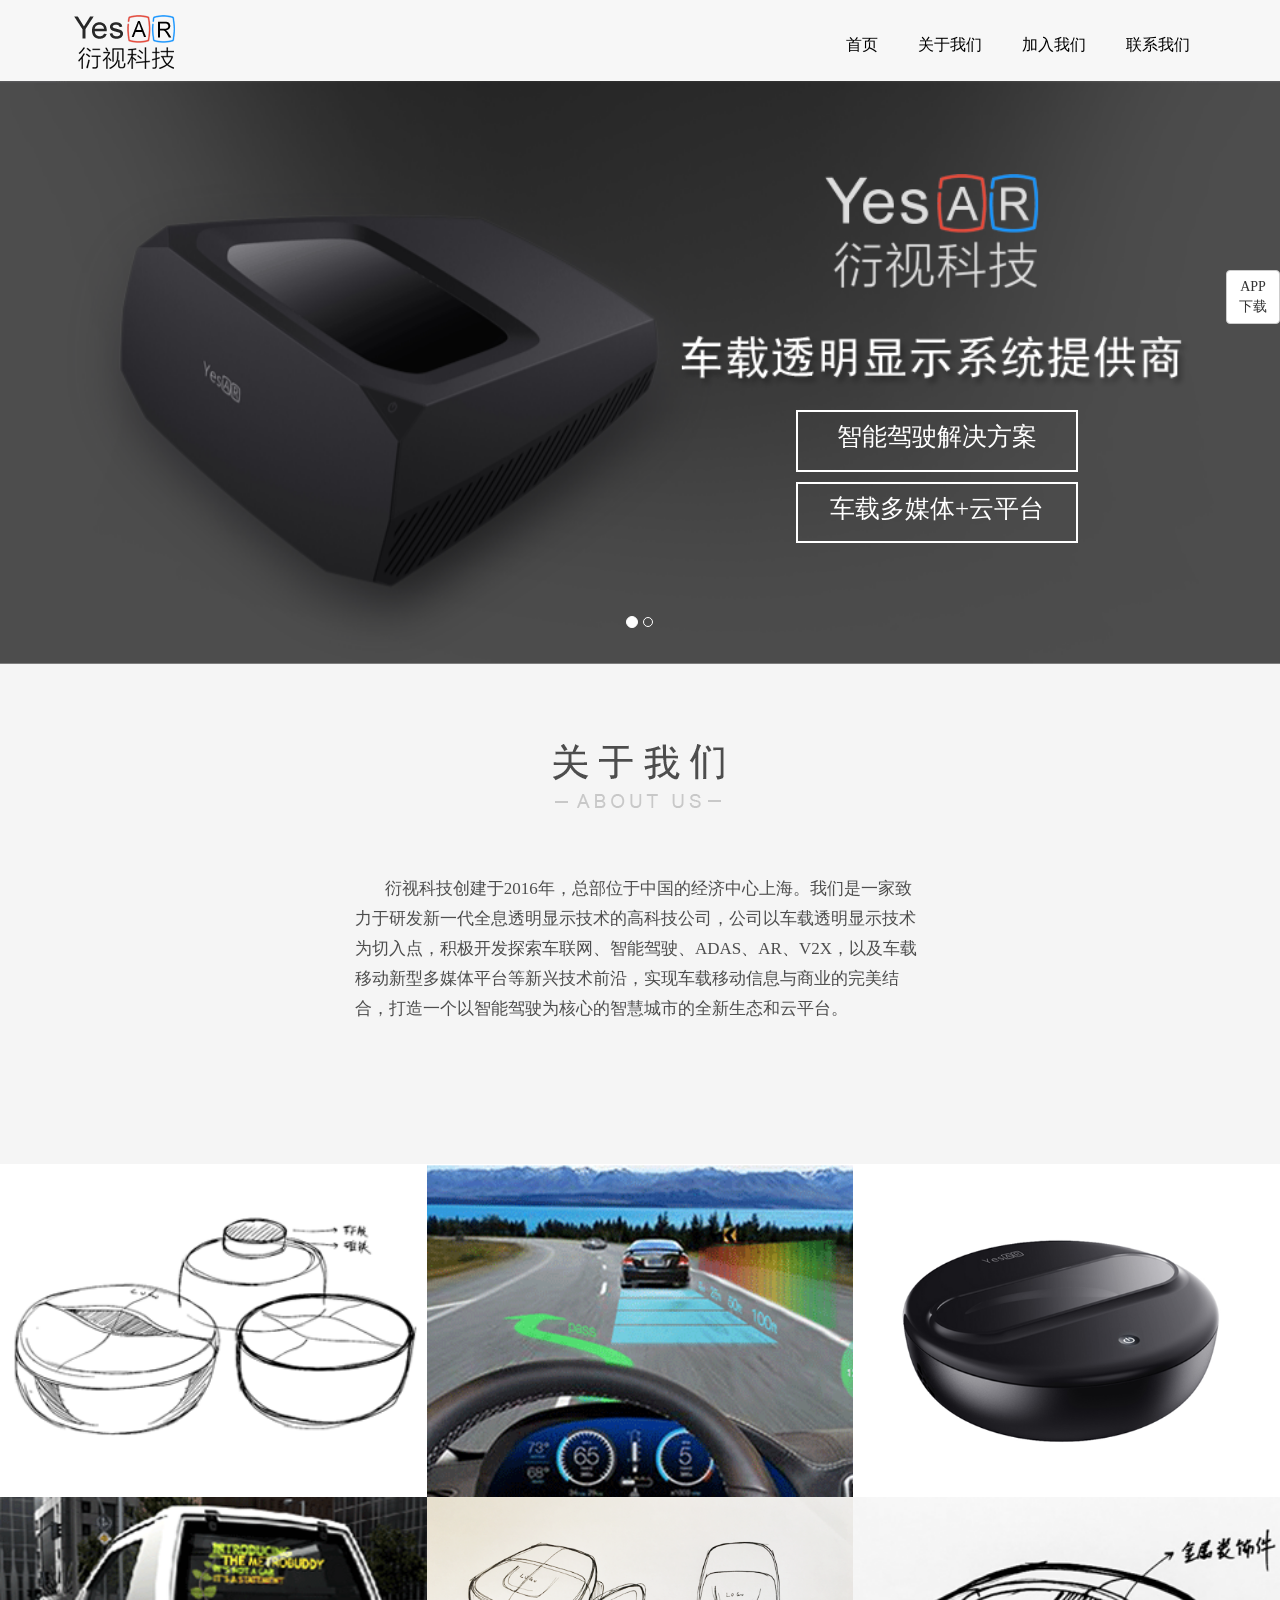
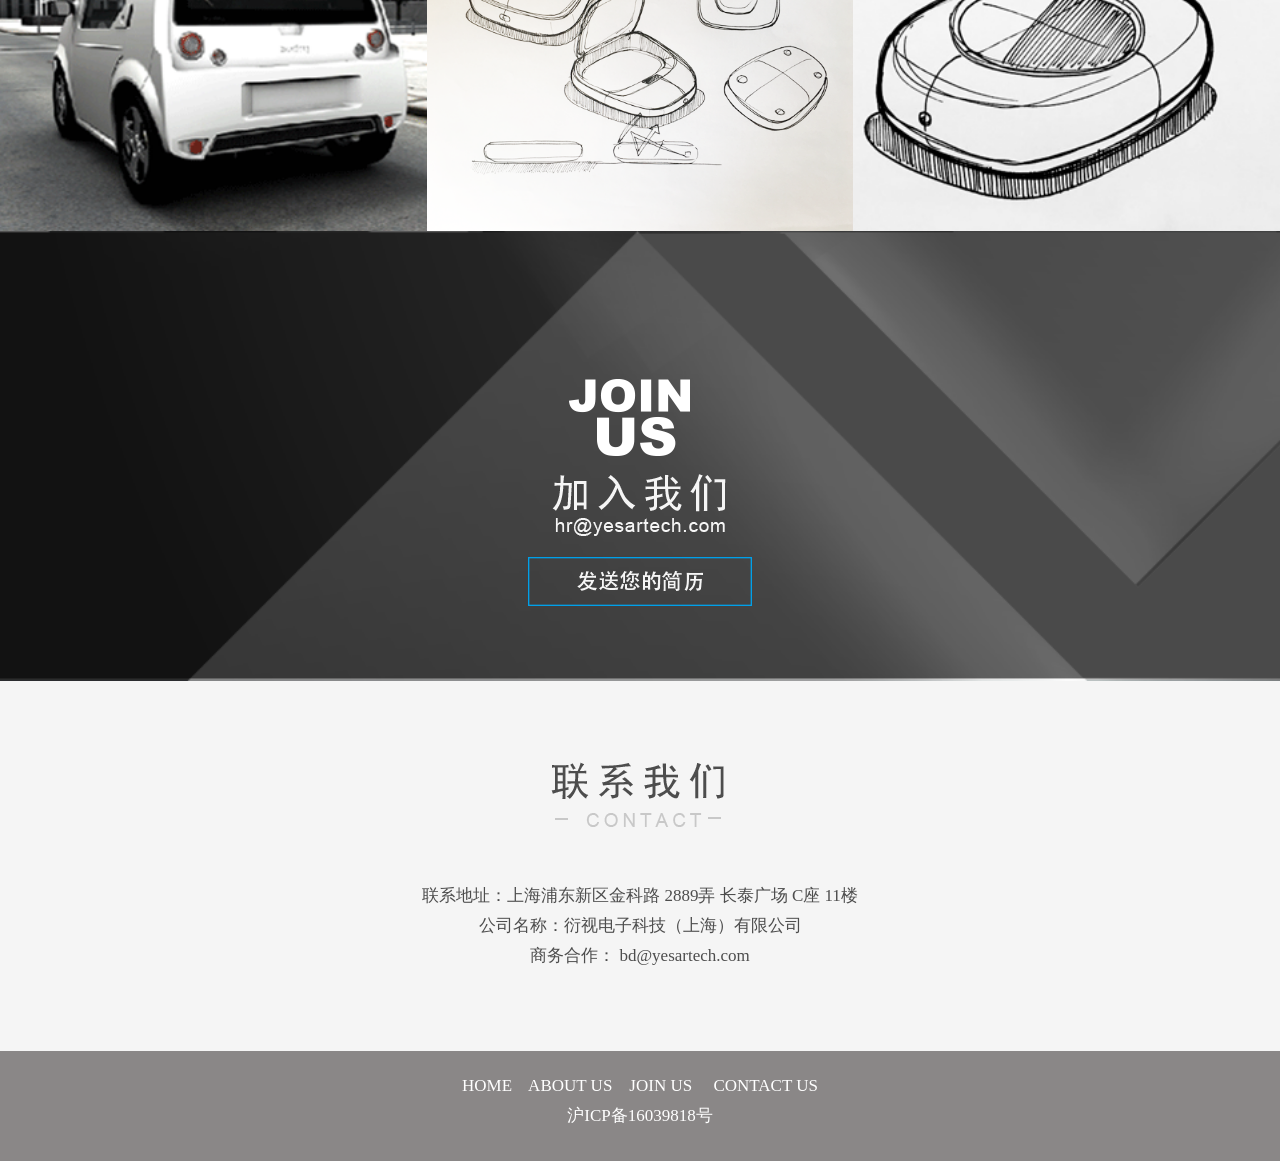
==== index.html @ d7578eb3 "Update index.html" ====
<!DOCTYPE html>
<html lang="en">
<head>
	<meta name="viewport" content="width=device-width,initial-scale=1">
	<meta http-equiv="X-UA-Compatible" content="IE=edge">
	<meta charset="UTF-8">
	<link rel="stylesheet" href="css/bootstrap.min.css">
	<link rel="stylesheet" href="css/w-yesar.css">
	<title>衍视科技</title>
	<script src="js/jquery.js"></script>
	<script type="text/javascript" src="js/bootstrap.min.js"></script>
	<script type="text/javascript">
	if(window.location.toString().indexOf('pref=padindex') != -1){
		
	}else{
		
	    if(/AppleWebKit.*Mobile/i.test(navigator.userAgent) || (/MIDP|SymbianOS|NOKIA|SAMSUNG|LG|NEC|TCL|Alcatel|BIRD|DBTEL|Dopod|PHILIPS|HAIER|LENOVO|MOT-|Nokia|SonyEricsson|SIE-|Amoi|ZTE/.test(navigator.userAgent))){  
	      if(window.location.href.indexOf("?mobile")<0){

	        try{
	            if(/Android|Windows Phone|webOS|iPhone|iPod|BlackBerry/i.test(navigator.userAgent)){
			    //alert("网站暂时只有pc端，移动端制作中");
	                window.location.href="http://wap.yesartech.com";
	            }else if(/iPad/i.test(navigator.userAgent)){
	                  //window.location.href="http://www.qq.com/pad/"
	            }else{
	               // window.location.href="http://xw.qq.com/simple/s/index/"
	            }
	        }catch(e){}
	    }
	    }
	}
	</script>
	
</head>
<body>
	<div style="right:0;top:30%;position: fixed;z-index:111111">
		
		<p class="popover-options">
			<a type="button" class="btn btn-default" title="<h2>Title</h2>"  
			   data-container="body" data-toggle="popover" data-placement="left" data-content="
																		 <h4>Popover 中的一些内容 —— options 方法</h4>">
				APP<br>下载
			</a>
		</p>
	</div>
	
	<div class="navbar navbar-fixed-top filter80" role="navigation">
	    <div class="container">
	        <div class="navbar-header nav-float" style="height: 80px;">

	            <a href="#" class="navbar-brand"><img src="images/logo.png" alt="logo"></a>
	        </div>
	        <div id="toolR" class="toolR img-re" style="display: none;"></div>
	        <div id="navbar" class="collapse navbar-collapse navbar-right navtop25 nav-float1">
	            <ul class="nav navbar-nav w-nav nav-float1">
	                <li id="sy1" class="nav-float"><a>首页</a></li>
	                <li id="gy1" class="nav-float"><a>关于我们</a></li>
					<li id="jr1" class="nav-float"><a>加入我们</a></li>
	                <li id="lx1" class="nav-float"><a>联系我们</a></li>
	                
	            </ul>
	        </div>
	    </div>
	</div>
	
	<div id="sy" class="bg-fan">
		
		<div id="myCarousel" class="carousel slide">
		    <!-- 轮播（Carousel）指标 -->
		    <ol class="carousel-indicators">
		        <li data-target="#myCarousel" data-slide-to="0" class="active"></li>
		        <li data-target="#myCarousel" data-slide-to="1"></li>
		        
		    </ol>   
		    <!-- 轮播（Carousel）项目 -->
		    <div class="carousel-inner">
		    	<div class="hea">
		    		<p><img class="w100" src="images/splj4.png" alt=""></p>
		    		<div onclick="videoTog('AR')" style="position: relative;margin-top: 10px">
		    			<div id="fontsize1" class="w55 splj">智能驾驶解决方案</div>
		    			<img class="w55" src="images/splj2.png" style="visibility: hidden;" alt="">
		    		</div>
		    		<div onclick="videoTog('AA')" style="position: relative;margin-top: 10px">
		    			<div  id="fontsize2" class="w55 splj">车载多媒体+云平台</div>
		    			<img class="w55" src="images/splj1.png" style="visibility: hidden" alt="">
		    		</div>
		    	</div>
		        <div class="item active">
		            <img src="images/img1.gif" class="bg-fan-img" alt="First slide">
		        </div>
		        <div class="item">
		            <img src="images/img2.gif" class="bg-fan-img" alt="Second slide">
		        </div>
		        
		    </div>
		   
		</div>
		<!--div><img src="images/img1.gif" class="bg-fan-img" alt=""></div-->
	</div>
	<div id="gy" class="page2">
		<div class="container text-center">
			
			<h1 style="margin-top: 70px"><img src="images/gy.png" alt="关于我们"></h1>

			
			<p id="text-gy" class="text-left" style="font-size: 17px;width: 50%;margin: 60px auto;color: #4d4d4d;line-height: 30px">
				&nbsp;&nbsp;&nbsp;&nbsp;&nbsp;&nbsp;	衍视科技创建于2016年，总部位于中国的经济中心上海。我们是一家致力于研发新一代全息透明显示技术的高科技公司，公司以车载透明显示技术为切入点，积极开发探索车联网、智能驾驶、ADAS、AR、V2X，以及车载移动新型多媒体平台等新兴技术前沿，实现车载移动信息与商业的完美结合，打造一个以智能驾驶为核心的智慧城市的全新生态和云平台。
			</p>
			
		</div>
	</div>
	<div class="page3">
		<div class="row">
			<div class="col-xs-4 imgcol">
				<img src="images/imgcp1.png" class="imgcp" alt="">
				<img src="images/imgcp1.png" class="imgcp1" alt="">
			</div>
			<div class="col-xs-4 imgcol">
				<img src="images/imgcp2.png" class="imgcp" alt="">
				<img src="images/imgcp2.png" class="imgcp1" alt="">
			</div>
			<div class="col-xs-4 imgcol">
				<img src="images/imgcp3-1.png" class="imgcp" alt="">
				<img src="images/imgcp3-1.png" class="imgcp1" alt="">
			</div>
		</div>
		<div class="row">
			<div class="col-xs-4 imgcol">
				<img src="images/imgcp4.png" class="imgcp" alt="">
				<img src="images/imgcp4.png" class="imgcp1" alt="">
			</div>
			<div class="col-xs-4 imgcol">
				<img src="images/imgcp5-1.png" class="imgcp" alt="">
				<img src="images/imgcp5-1.png" class="imgcp1" alt="">
			</div>
			<div class="col-xs-4 imgcol">
				<img src="images/imgcp6.png" class="imgcp" alt="">
				<img src="images/imgcp6.png" class="imgcp1" alt="">

			</div>
		</div>
	</div>
	<div id="jr" class="page4">
		<div id="bgjr" class="ub ub-ver ub-pc ub-ac" style="height: 450px;">
			<p style="padding-top: 80px;" class="text-center"><img src="images/jr1.png" alt=""></p>
			<p class="text-center">
				<a href="mailto:hr@yesartech.com"><img src="images/jr2.png" alt=""></a>
		        </p>
			
		</div>
		
	</div>
	<div id="lx" class="page5">
		<div class="container text-center">
			
			<h1 style="margin-top: 70px"><img src="images/lx.png" alt="联系我们"></h1>

			
			<p id="text-lx" style="font-size: 17px;width: 50%;margin: 50px auto;color: #4d4d4d;line-height: 30px;margin-bottom: 80px">
				联系地址：上海浦东新区金科路 2889弄 长泰广场 C座 11楼 <br/>
				公司名称：衍视电子科技（上海）有限公司 <br/>
				商务合作： bd@yesartech.com<br/>
			</p>
			
		</div>
	</div>
	<div class="page6">
		<div class="container text-center">

			
			<p style="font-size: 17px;color: #fff;line-height: 30px">HOME&nbsp;&nbsp;&nbsp; ABOUT US&nbsp;&nbsp;&nbsp;     JOIN US &nbsp;&nbsp;&nbsp;    CONTACT US <br><a href="http://www.miitbeian.gov.cn/" target="_blank">沪ICP备16039818号</a></p>
			
		</div>
	</div>
	<div id="videoPage" class="ub-con videoPage" style="display: none">
		<div class="container" style="background-color: #fff;margin-top: 30px;padding: 10px;box-shadow:1px 1px 5px #000">
			<div class="ub">
				<div onclick="videoTog('AA')" class="closeV img-re"></div>
				
				<video id="myVideo" width="100%" controls>
				  <source src="images/Tarantula_in_Buddy_EV.mp4" type="video/mp4">
				 
				  您的浏览器不支持 HTML5 video 标签。
				</video>
			</div>
			<div class="container" style="margin:30px;line-height: 30px;font-size: 16px;">
				<h2>车载多媒体 + 云平台</h2>
				<p style="padding-right: 50px;">
					-为多媒体广告行业提供全新体验的车载多媒体播放云平台。<br>
					-用户可以根据自定义的投放策略把广告或自媒体内容投放在车辆的后挡风玻璃或侧后方挡风玻璃上。<br>
					-商户根据地理位置，时间确定消费群体特征来实现智能化的精准广告投放。<br>
					-商户基于车联网平台实现远程管理，实时监控车辆运营状态。<br>
					-基于云平台，我们将构造一个智慧城市V2X的新生态。
				</p>
			</div>
		</div>
	</div>
		<div id="videoPage1" class="ub-con videoPage" style="display: none">
			<div class="container" style="background-color: #fff;margin-top: 30px;padding: 10px;box-shadow:1px 1px 5px #000">
				<div class="ub">
					<div onclick="videoTog('AR')" class="closeV img-re"></div>
					
					<video id="myVideo1" width="100%" controls>
					  <source src="images/HUD_GUI_0_8_Demo_1min.mp4" type="video/mp4">
					 
					  您的浏览器不支持 HTML5 video 标签。
					</video>
				</div>
				<div class="container" style="margin:30px;line-height: 30px;font-size: 16px;">
					<h2>智能驾驶解决方案</h2>
					<p style="padding-right: 50px;">
						-我们以AR-HUD为载体，为汽车OEM客户提供个性化的车载全息透明显示技术解决方案，以实现安全驾驶、智能驾驶为目标，带给车主安全智能驾驶的全新体验。<br>
						-核心硬件以透明显示技术为基础，由电子、光学、控制器、电源等组成的透明显示系统。<br>
	  					-结合AR技术，将行车参数、GPS位置、自检测、ADAS等信息以图像、字符的形式，通过专门设计的光学部件投射到驾驶员视线正前方道路上约5米处。<br>
						-驾驶员透过风档玻璃观察路面时，可以同时看到叠加在外景上的字符、图像等信息，整合多种HMI识别技术，真正实现智能驾驶的极致享受。<br>
					</p>
				</div>
			</div>
		</div>
	<script src="js/index.js"></script>
	<script type="text/javascript">
		$(function () { $(".popover-options a").popover({html : true });});
		if(navigator.appName == "Microsoft Internet Explorer" && navigator.appVersion .split(";")[1].replace(/[ ]/g,"")=="MSIE7.0") { 
		//alert("IE 7.0"); 
		} 
		else if(navigator.appName == "Microsoft Internet Explorer" && navigator.appVersion .split(";")[1].replace(/[ ]/g,"")=="MSIE8.0") { 
			//alert("IE 8.0"); 
			
			document.getElementById("navbar").style.display="block";

		//alert("IE 8.0"); 
		} 
		else if(navigator.appName == "Microsoft Internet Explorer" && navigator.appVersion .split(";")[1].replace(/[ ]/g,"")=="MSIE9.0") { 
		//alert("IE 9.0"); 
		} 
	</script>
</body>
</html>
---- css/w-yesar.css ----
.ub
{
	display: -webkit-box !important;
	display: box !important;
	position:relative;
}
.ub-con
{
	position:absolute;
	width:100%;
	height:100%;
}
.ub-ac
{
	-webkit-box-align:center;
	box-align:center;
}
.ub-ae
{
	-webkit-box-align:end;
	box-align:end;
}

.ub-pc
{
	-webkit-box-pack:center;
	box-pack:center;
}
.ub-pe
{
	-webkit-box-pack:end;
	box-pack:end;
}
.ub-pj
{
	-webkit-box-pack:justify;
	box-pack:justify;
}

.ub-ver
{
	-webkit-box-orient:vertical;
	box-orient:vertical;
}

.ub-f1
{
	position:relative;
	-webkit-box-flex: 1; 
	box-flex: 1;
}

.ub-f2
{
	position:relative;
	-webkit-box-flex: 2;
	box-flex: 2; 
}

.ub-f3
{
	position:relative;
	-webkit-box-flex: 3;
	box-flex: 3;
}

.ub-f4
{
	position:relative;
	-webkit-box-flex: 4;
	box-flex: 4;
}


body{
	padding: 0;
	margin:0;
	font-family: \5FAE\8F6F\96C5\9ED1,\534E\6587\7EC6\9ED1;
	overflow-x: hidden;	
}

.w-nav{
	font-size: 16px;
}
.filter80 {
    background-color: rgba(245, 245, 245, 0.8);
}
.w-nav li{
	padding: 10px 20px;
	cursor:pointer;
	text-align: right;
}
.w-nav li a{
	padding: 0;
	color: #000;
}
.w-nav li a:hover{
	padding: 0;
	background:none !important;
}
.w-nav li:hover{
	border-bottom: solid 2px #e74c3b;
	background-color: none;
}
.navtop25{
	margin-top: 25px;
}
.bg{
	background-color: #3d3d3d;
}
.bg-fan{
	width: 100%;
	margin-top:81px;
}
.bg-fan-img{
	width: 100%;
}
.page2{
	padding-bottom: 80px;
	background-color: #f5f5f5;
}
.page3{
	padding: 0 15px;
}
.page4{
	
	background-image: url("../images/bg1.png");
	background-position: center;
	background-repeat: no-repeat;
	background-size: cover;

}
.page5{
	background-color: #f5f5f5;
}
.page6{
	padding: 20px 0;
	background-color: #8a8787;
}
.page6 a:link {
	color: #fff;
}
.page6 a:visited {
	color: #fff;
}
.pages a:hover{
	color: #337ab7;
}
.imgcp1{
	width: 100%;
	visibility: hidden;
	z-index: -1;
}
.imgcp{
	position: absolute;
	left: 0;
	top: 0;
	width: 100%;
	transition:width 1s, height 1s,left 1s,top 1s;
	-moz-transition:width 1s, height 1s,left 1s,top 1s, -moz-transform 1s; /* Firefox 4 */
	-webkit-transition:width 1s, height 1s,left 1s,top 1s, -webkit-transform 1s; /* Safari and Chrome */
	-o-transition:width 1s, height 1s,left 1s,top 1s, -o-transform 1s; /* Opera */
	
}
.imgcp:hover{
	left: -10%;
	top: -10%;
	width: 120%;
	transform:rotate(10deg);
	-moz-transform:rotate(10deg); /* Firefox 4 */
	-webkit-transform:rotate(10deg); /* Safari and Chrome */
	-o-transform:rotate(10deg); 


}
.imgcol{
	padding: 0;
	overflow: hidden;
}	padding: 0;
}
.bg2{
	width: 100%;
}
.videoPage{
	top:120px;
	background-image: url(../images/bgsp.png);
	z-index: 1000;
}
.start{
	height: 100%;
	background-color: rgba(0,0,0,.6);
	background-image: url(../images/start.png);
	background-repeat: no-repeat;
	background-position: center;
	
}
.zind999{
	z-index: 999;
}
.closeV{
	position: absolute;
	width: 25px;
	height: 25px;
	cursor: pointer;
	top: 8px;
	right: 8px;
	z-index: 10000;
	background-image: url(../images/close.png);
}
.img-re{
	background-repeat: no-repeat;
}
.toolR{
	position: absolute;
    right: 40px;
    top: 20px;
    width: 30px;
    height: 40px;
    background-image: url(../images/tool.png);
    background-size: cover;
}
.w55{
	width: 55%;
	cursor: pointer;
}
.w100{
	width: 100%;
}
.hea{
	right: 7%;top: 16%;position: absolute;z-index: 2;width: 40%;
}
.hea p{
	text-align: center;
}
.nav-float{
	float: left;
}
.nav-float1{
	float: right;
}

.splj{
	cursor: pointer;
	position: absolute;
	left: 23%;
	height: 100%;
	line-height: 150%;
	text-align: center;
	font-size: 34px;
	color: #fff;
	border: 2px solid #fff;
	padding: 6px 0 10px 0;
	transition: border 0.5s;
	-moz-transition: border 0.5s;
	-webkit-transition: border 0.5s;
	-o-transition: border 0.5s;
}
.splj:hover{
	border: 2px solid rgb(0,168,244);
}
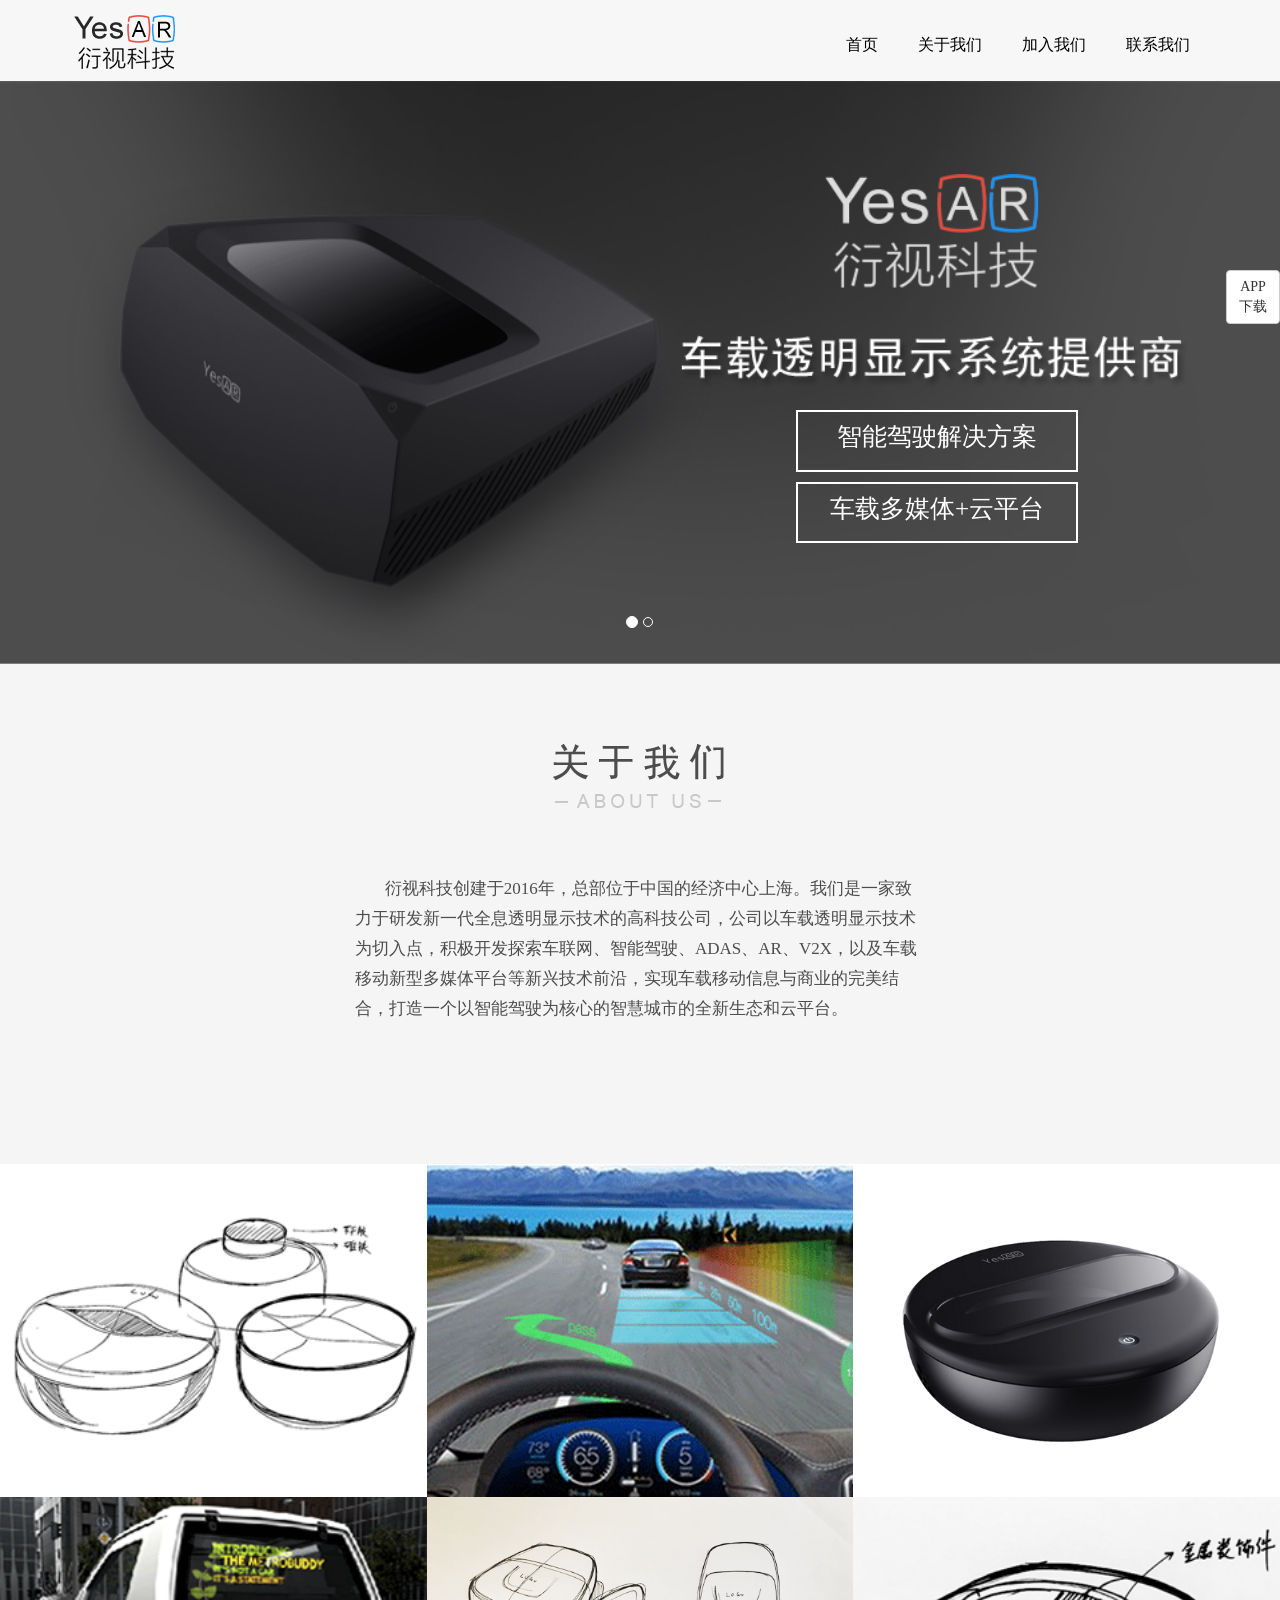
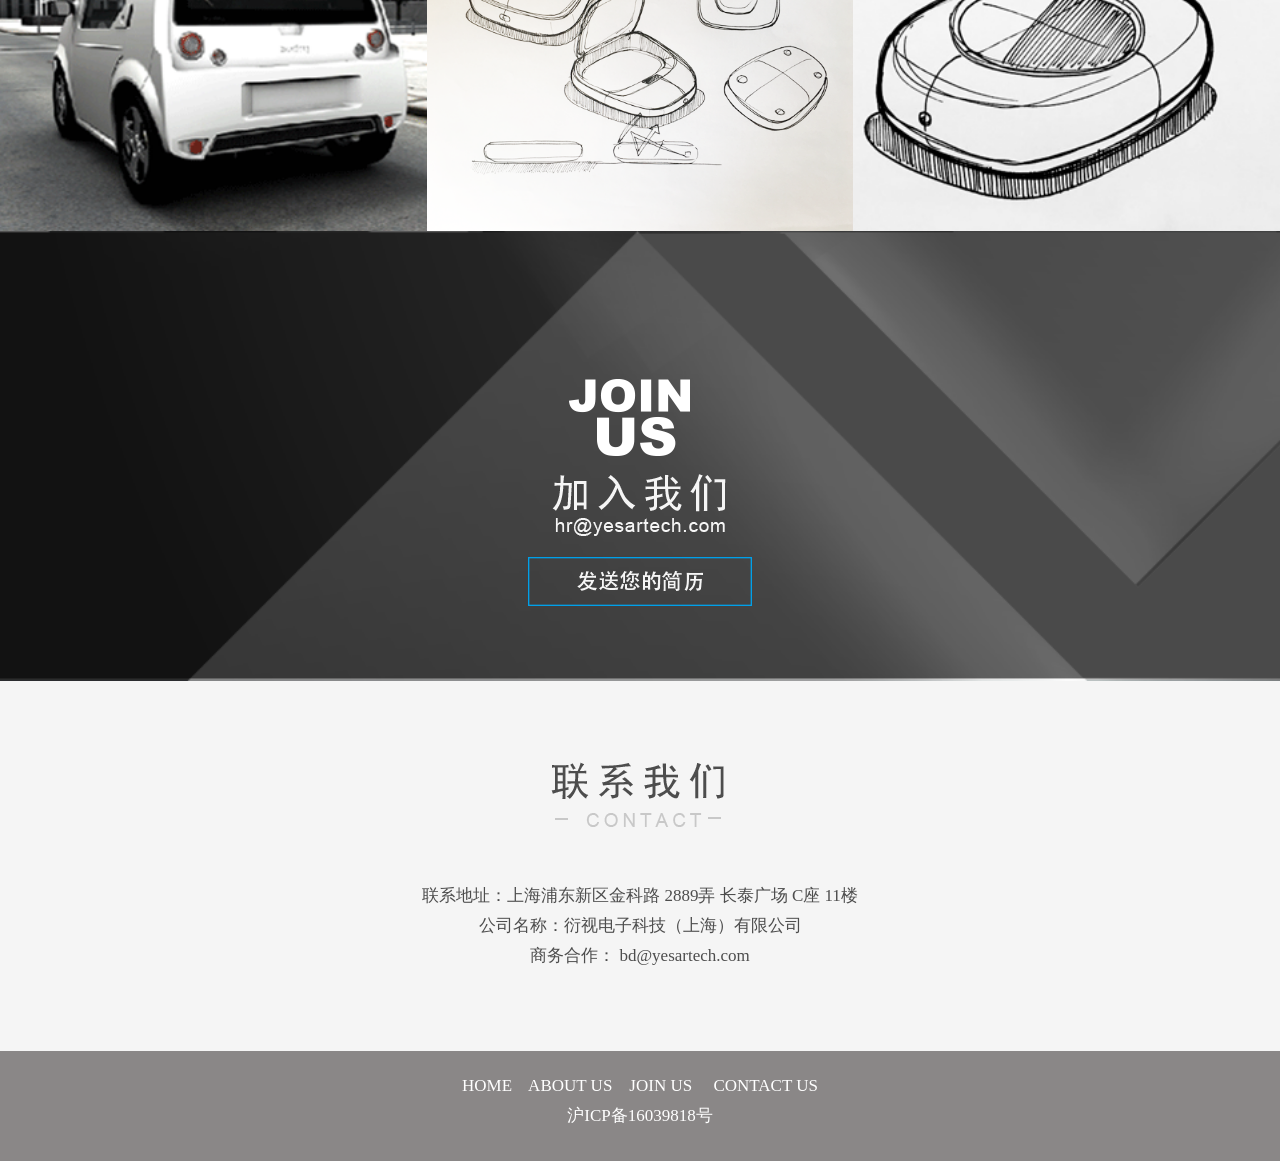
==== commit 8a6af8aa: "Update index.html" ====
--- a/index.html
+++ b/index.html
@@ -37,9 +37,9 @@
 	<div style="right:0;top:30%;position: fixed;z-index:111111">
 		
 		<p class="popover-options">
-			<a type="button" class="btn btn-default" title="<h2>Title</h2>"  
+			<a type="button" class="btn btn-default" title="<h4>扫一扫下载</h4>"  
 			   data-container="body" data-toggle="popover" data-placement="left" data-content="
-																		 <h4>Popover 中的一些内容 —— options 方法</h4>">
+				<h4><img src='images/jr1.png'></h4>">
 				APP<br>下载
 			</a>
 		</p>
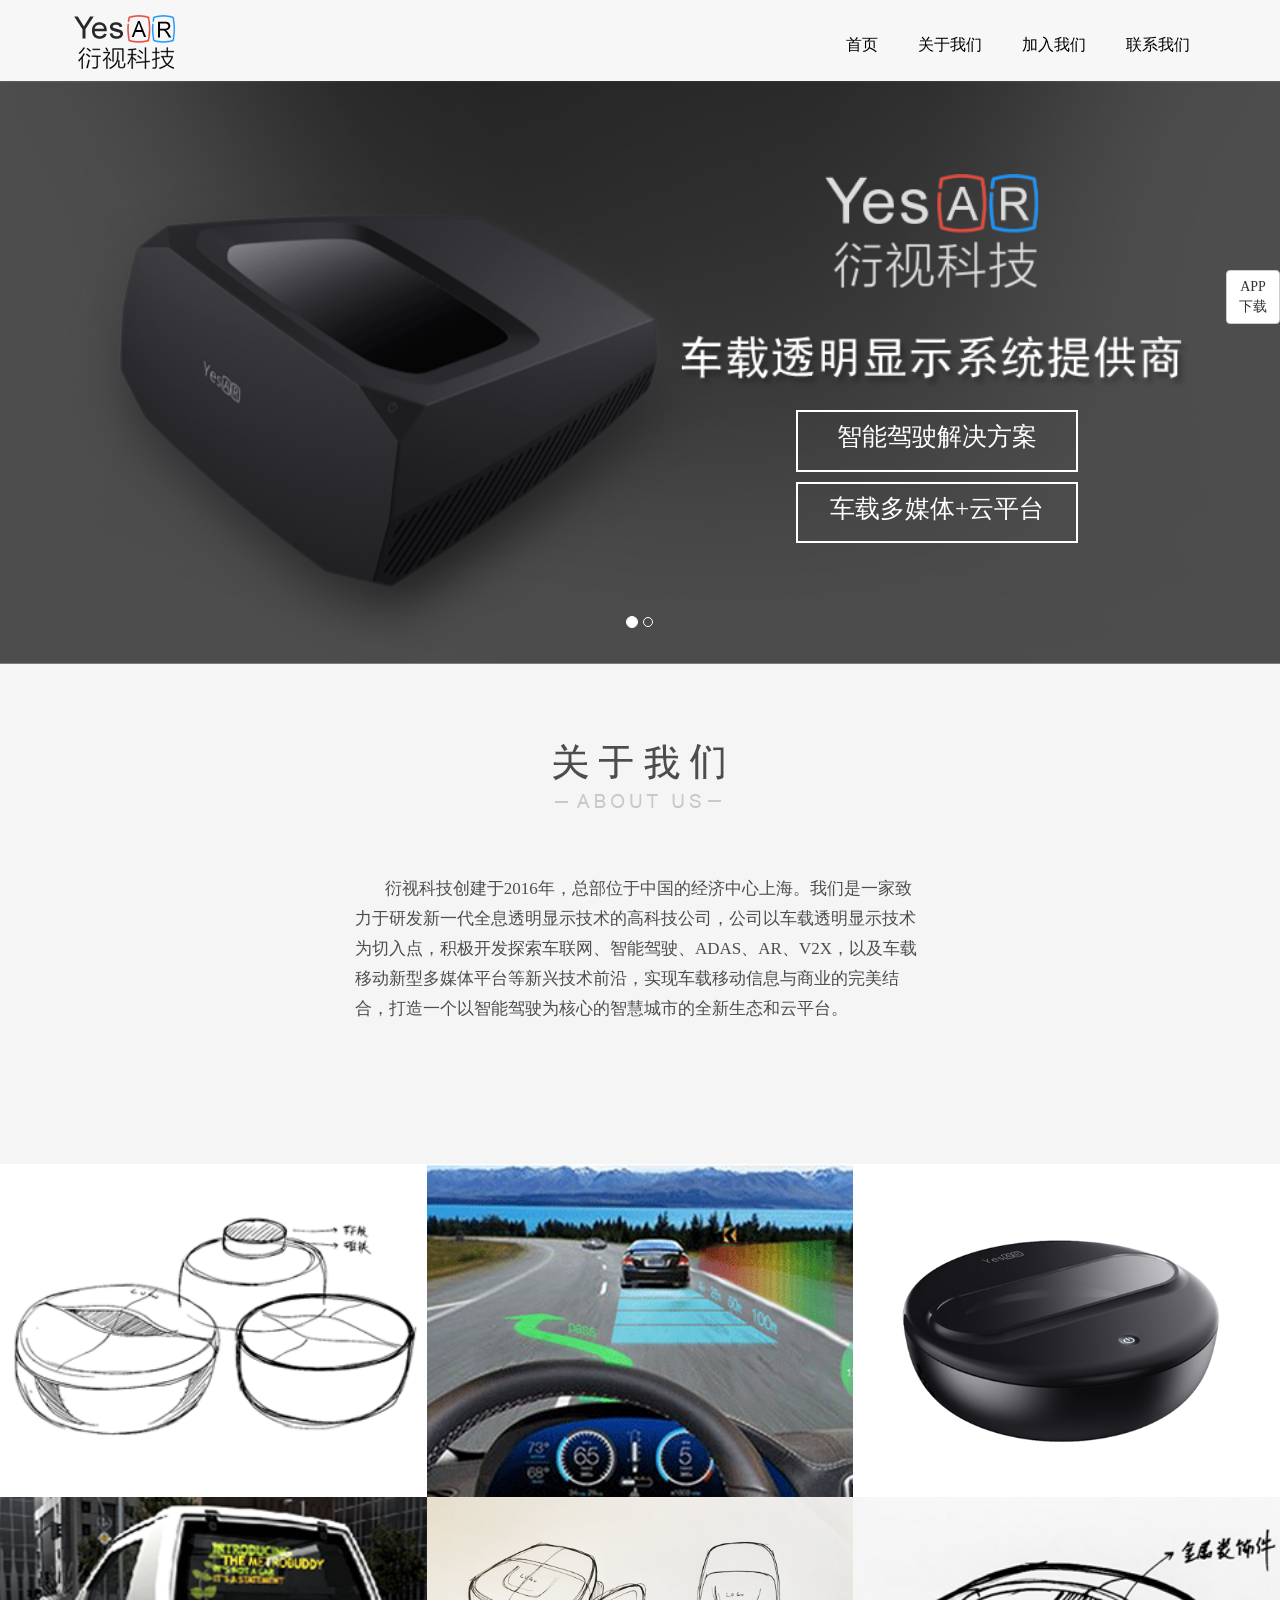
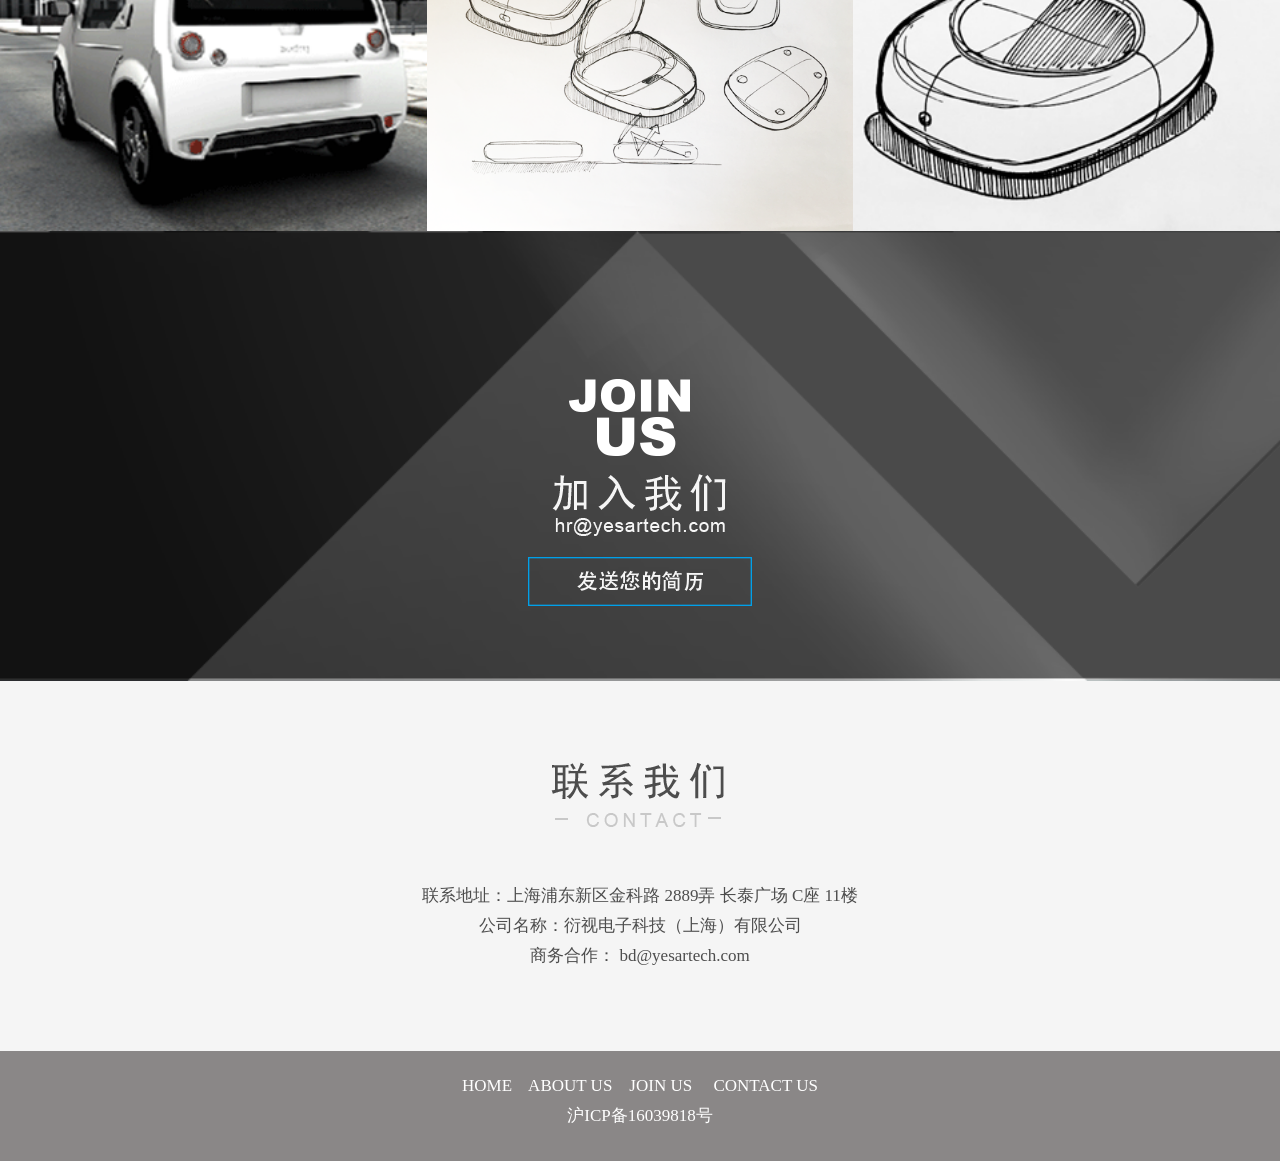
==== commit 9aa49456: "Update index.html" ====
--- a/index.html
+++ b/index.html
@@ -39,7 +39,7 @@
 		<p class="popover-options">
 			<a type="button" class="btn btn-default" title="<h4>扫一扫下载</h4>"  
 			   data-container="body" data-toggle="popover" data-placement="left" data-content="
-				<h4><img src='images/jr1.png'></h4>">
+				<h4><img src='images/wxapk.png'></h4>">
 				APP<br>下载
 			</a>
 		</p>
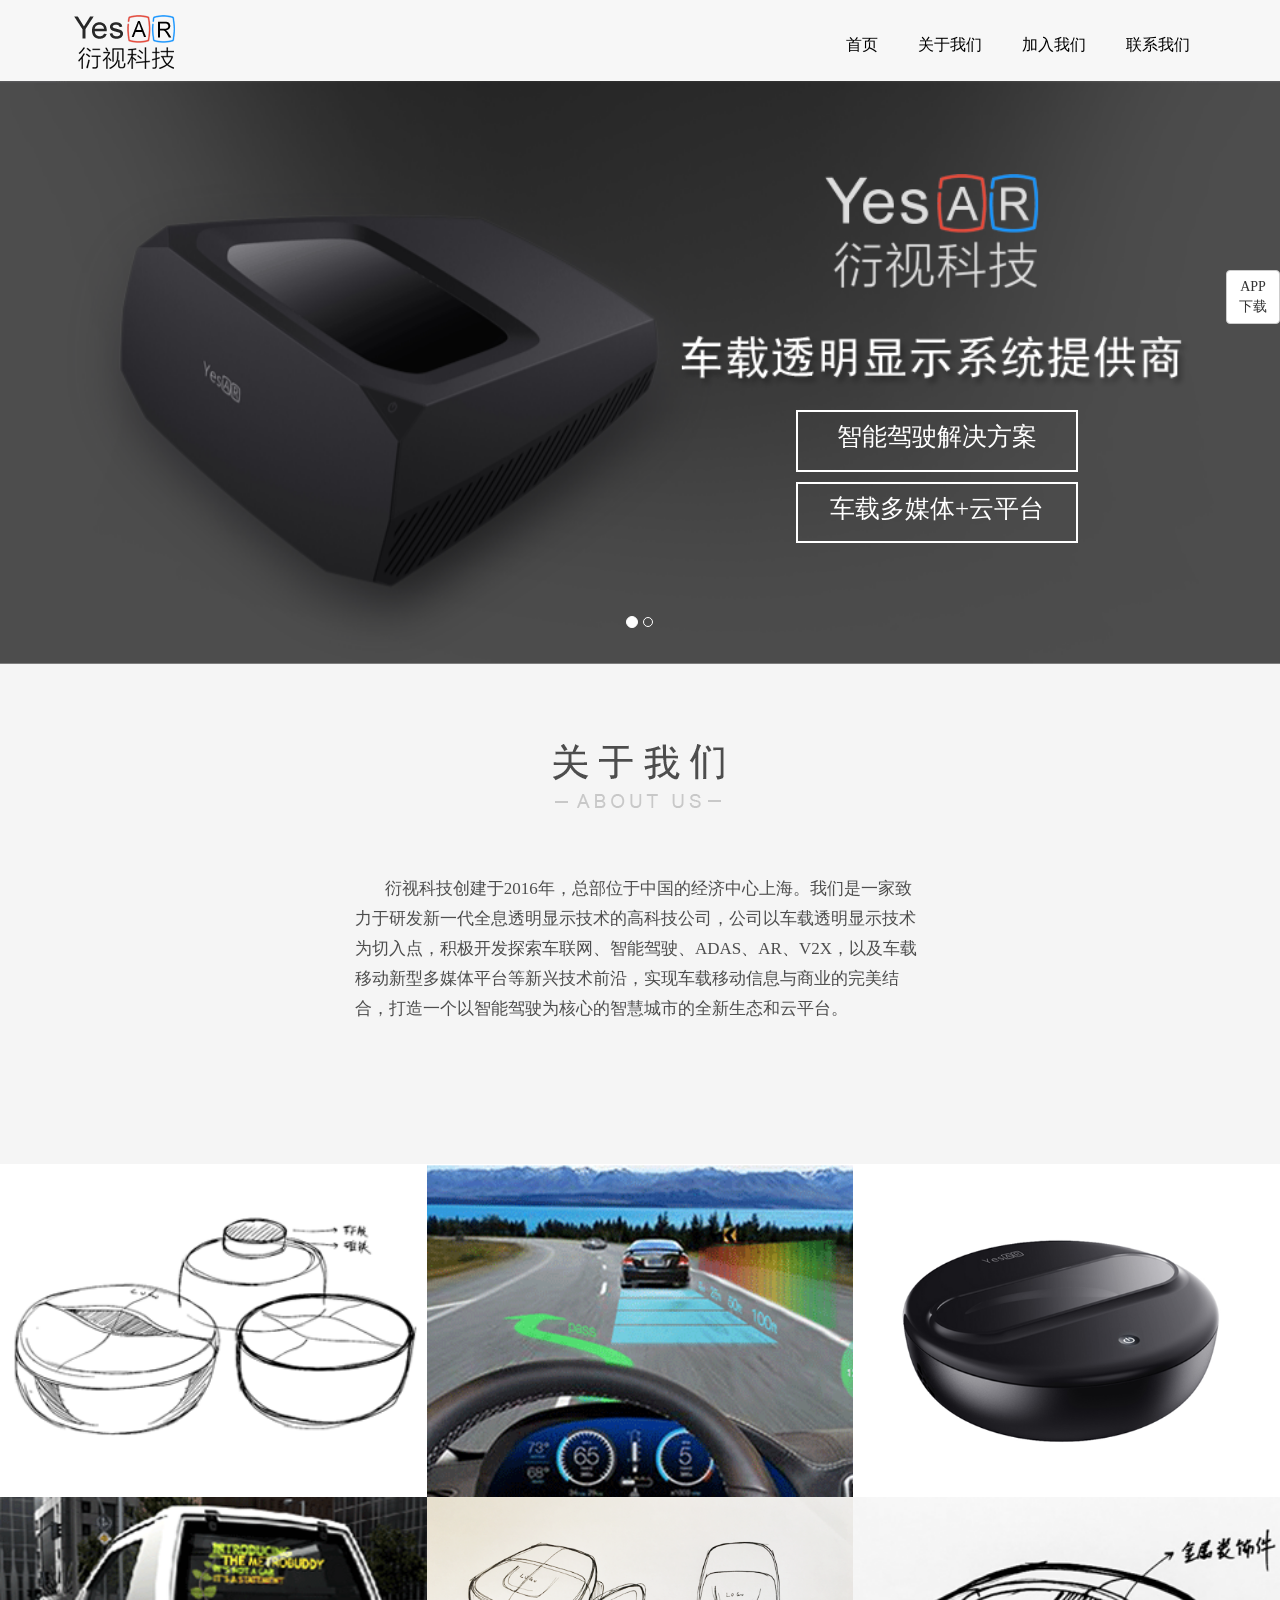
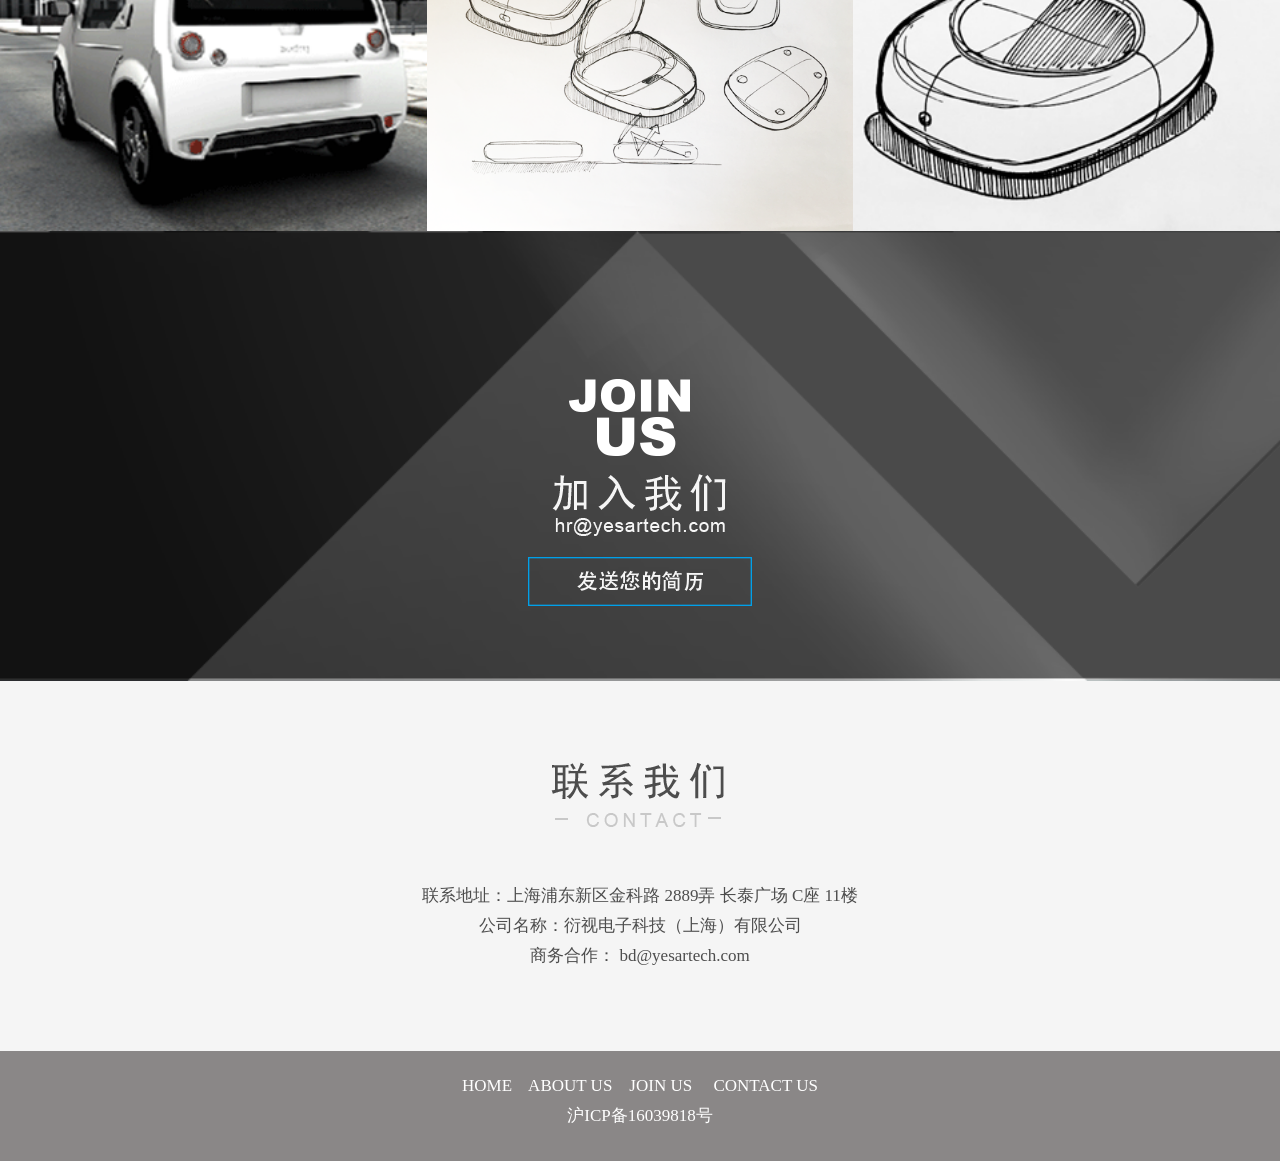
==== commit cacd1049: "Update index.html" ====
--- a/index.html
+++ b/index.html
@@ -39,7 +39,7 @@
 		<p class="popover-options">
 			<a type="button" class="btn btn-default" title="<h4>扫一扫下载</h4>"  
 			   data-container="body" data-toggle="popover" data-placement="left" data-content="
-				<h4><img src='images/wxapk.png'></h4>">
+				<h4><img src='images/wxapk.png' width='100'></h4>">
 				APP<br>下载
 			</a>
 		</p>
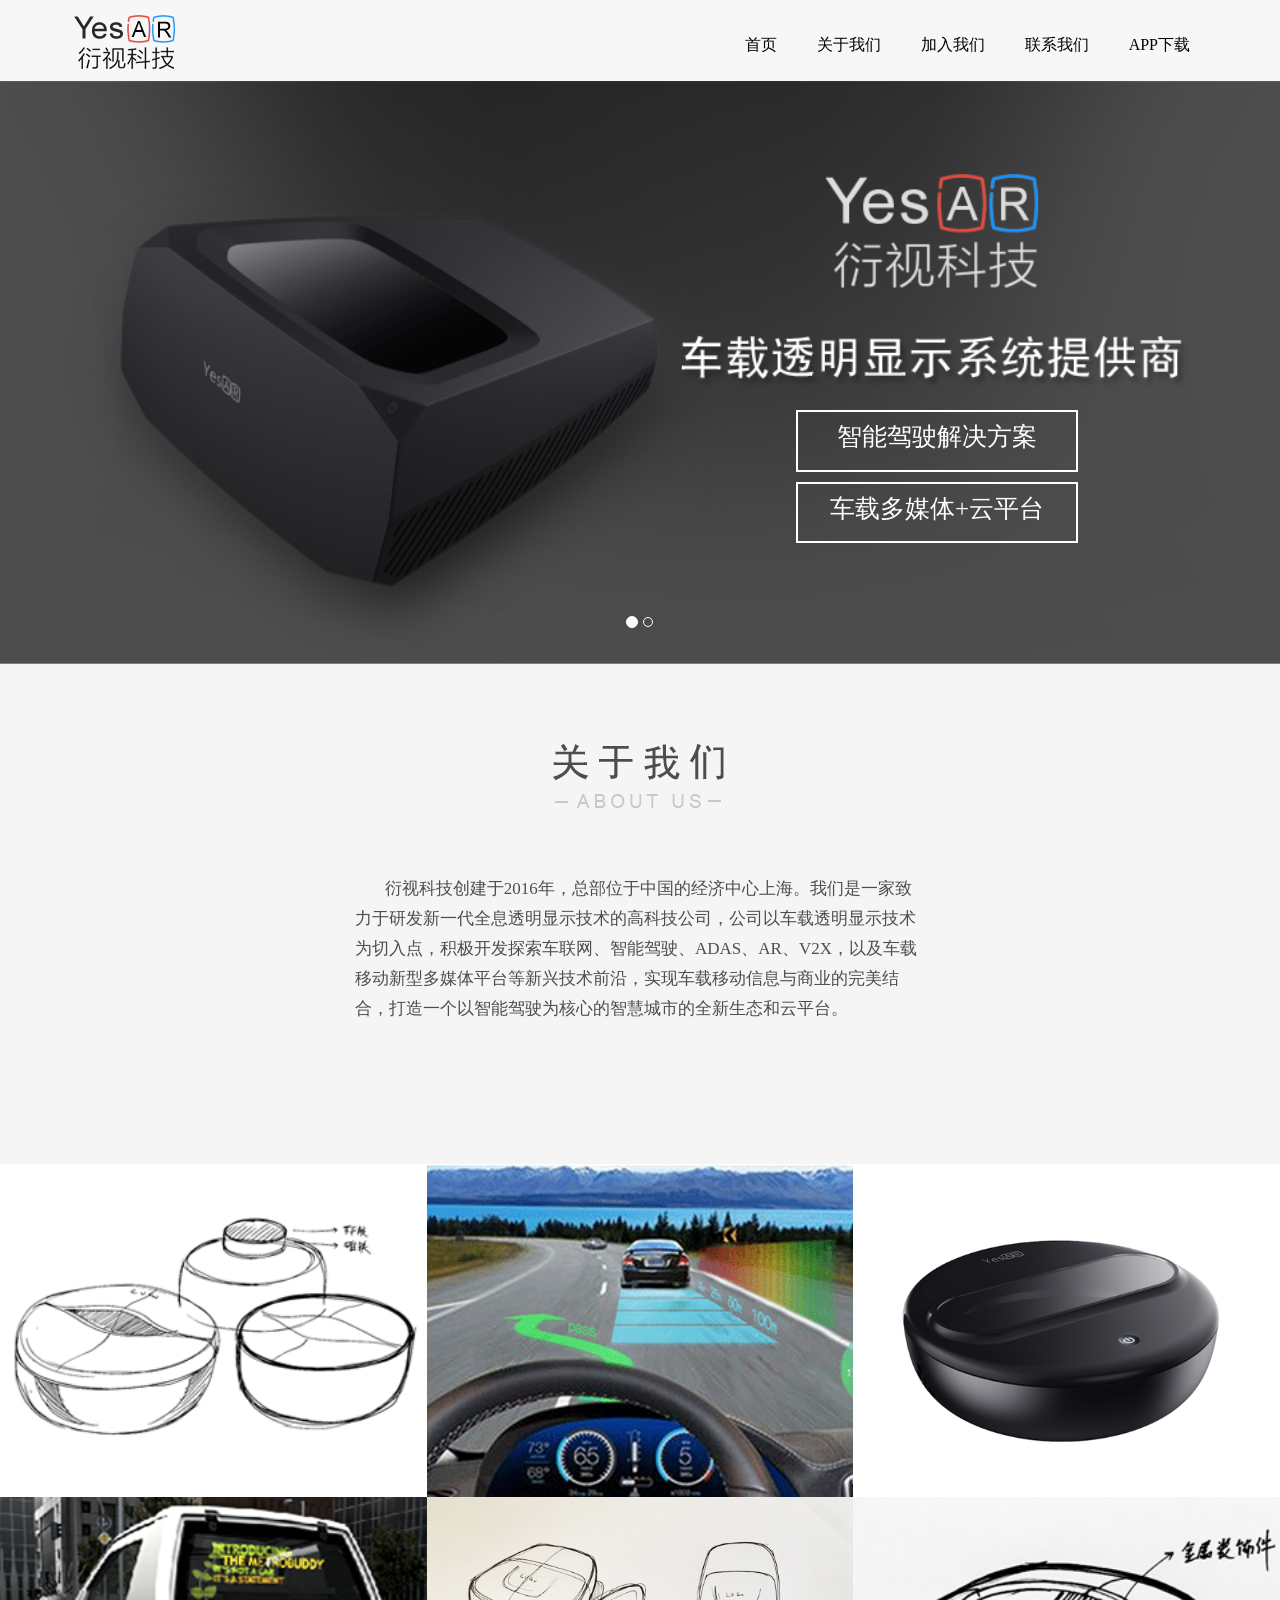
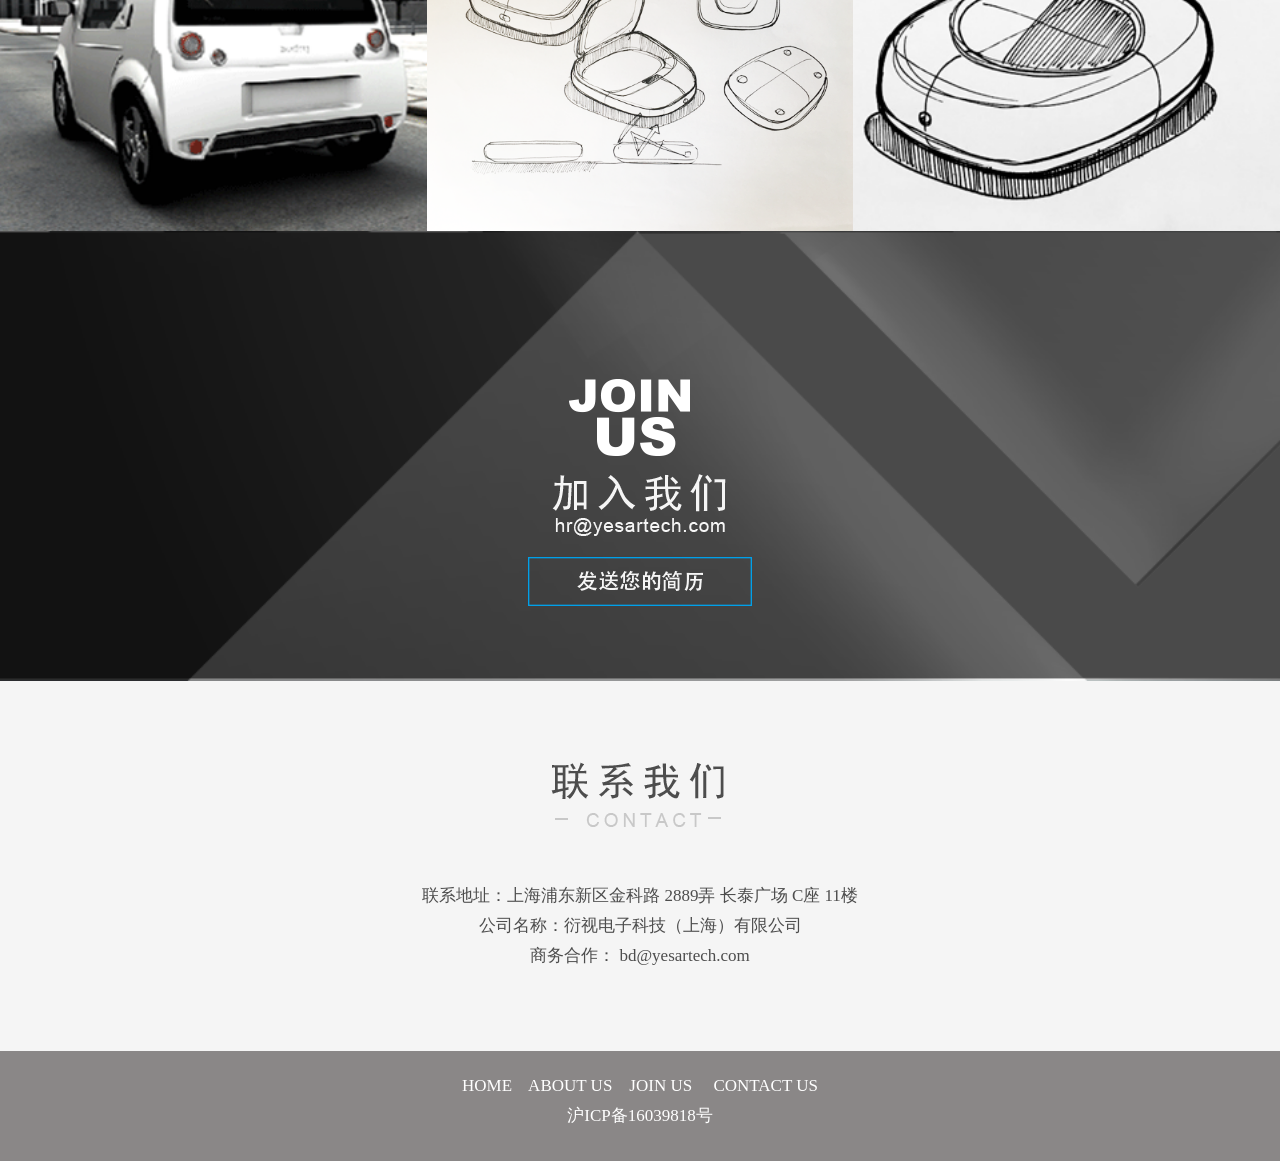
==== commit 48d9cd9c: "Update index.html" ====
--- a/index.html
+++ b/index.html
@@ -34,7 +34,7 @@
 	
 </head>
 <body>
-	<div style="right:0;top:30%;position: fixed;z-index:111111">
+	<!--div style="right:0;top:30%;position: fixed;z-index:111111">
 		
 		<p class="popover-options">
 			<a type="button" class="btn btn-default" title="<h4>扫一扫下载</h4>"  
@@ -43,7 +43,7 @@
 				APP<br>下载
 			</a>
 		</p>
-	</div>
+	</div-->
 	
 	<div class="navbar navbar-fixed-top filter80" role="navigation">
 	    <div class="container">
@@ -58,6 +58,7 @@
 	                <li id="gy1" class="nav-float"><a>关于我们</a></li>
 					<li id="jr1" class="nav-float"><a>加入我们</a></li>
 	                <li id="lx1" class="nav-float"><a>联系我们</a></li>
+			 <li class="nav-float"><a>APP下载</a></li>
 	                
 	            </ul>
 	        </div>
@@ -220,7 +221,7 @@
 		</div>
 	<script src="js/index.js"></script>
 	<script type="text/javascript">
-		$(function () { $(".popover-options a").popover({html : true });});
+		//$(function () { $(".popover-options a").popover({html : true });});
 		if(navigator.appName == "Microsoft Internet Explorer" && navigator.appVersion .split(";")[1].replace(/[ ]/g,"")=="MSIE7.0") { 
 		//alert("IE 7.0"); 
 		} 
